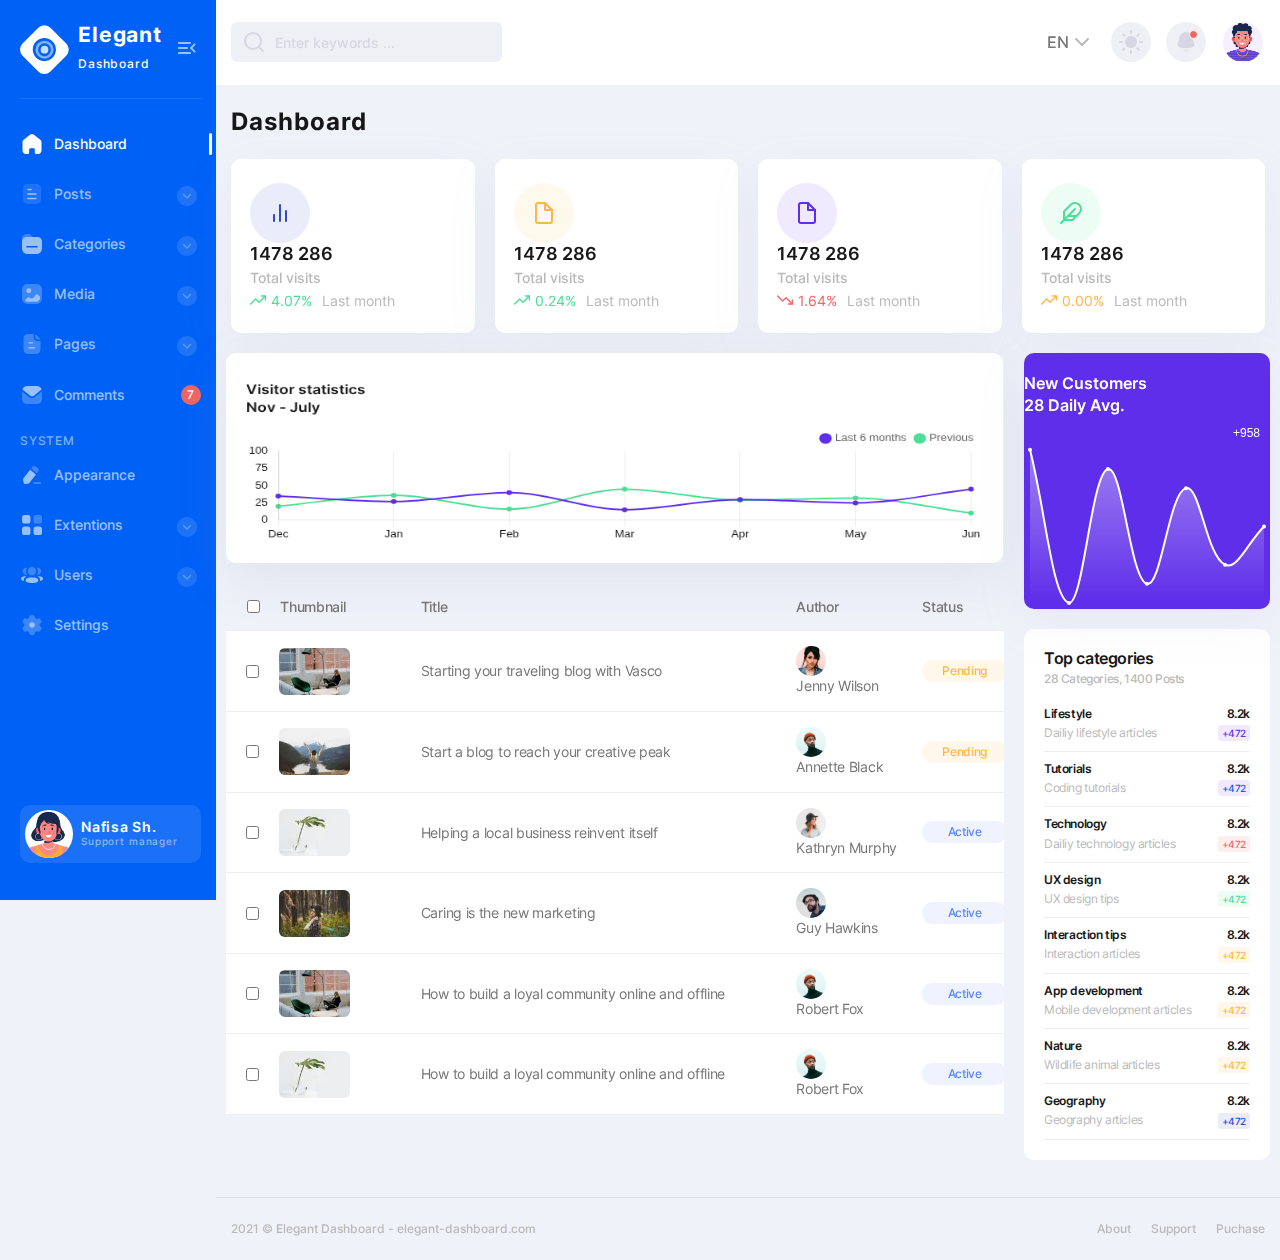
==== index.html @ 27310b69 "Add base code" ====
<!DOCTYPE html><html lang="en"><head>  <meta charset="UTF-8">  <meta http-equiv="X-UA-Compatible" content="IE=edge">  <meta name="viewport" content="width=device-width, initial-scale=1.0">  <title>Elegant Dashboard | Dashboard</title>  <!-- Favicon -->  <link rel="shortcut icon" href="./img/svg/logo.svg" type="image/x-icon">  <!-- Custom styles -->  <link rel="stylesheet" href="./css/style.min.css"></head><body>  <div class="layer"></div><!-- ! Body --><a class="skip-link sr-only" href="#skip-target">Skip to content</a><div class="page-flex">  <!-- ! Sidebar -->  <aside class="sidebar">    <div class="sidebar-start">        <div class="sidebar-head">            <a href="/" class="logo-wrapper" title="Home">                <span class="sr-only">Home</span>                <span class="icon logo" aria-hidden="true"></span>                <div class="logo-text">                    <span class="logo-title">Elegant</span>                    <span class="logo-subtitle">Dashboard</span>                </div>            </a>            <button class="sidebar-toggle transparent-btn" title="Menu" type="button">                <span class="sr-only">Toggle menu</span>                <span class="icon menu-toggle" aria-hidden="true"></span>            </button>        </div>        <div class="sidebar-body">            <ul class="sidebar-body-menu">                <li>                    <a class="active" href="/"><span class="icon home" aria-hidden="true"></span>Dashboard</a>                </li>                <li>                    <a class="show-cat-btn" href="##">                        <span class="icon document" aria-hidden="true"></span>Posts                        <span class="category__btn transparent-btn" title="Open list">                            <span class="sr-only">Open list</span>                            <span class="icon arrow-down" aria-hidden="true"></span>                        </span>                    </a>                    <ul class="cat-sub-menu">                        <li>                            <a href="posts.html">All Posts</a>                        </li>                        <li>                            <a href="new-post.html">Add new post</a>                        </li>                    </ul>                </li>                <li>                    <a class="show-cat-btn" href="##">                        <span class="icon folder" aria-hidden="true"></span>Categories                        <span class="category__btn transparent-btn" title="Open list">                            <span class="sr-only">Open list</span>                            <span class="icon arrow-down" aria-hidden="true"></span>                        </span>                    </a>                    <ul class="cat-sub-menu">                        <li>                            <a href="categories.html">All categories</a>                        </li>                    </ul>                </li>                <li>                    <a class="show-cat-btn" href="##">                        <span class="icon image" aria-hidden="true"></span>Media                        <span class="category__btn transparent-btn" title="Open list">                            <span class="sr-only">Open list</span>                            <span class="icon arrow-down" aria-hidden="true"></span>                        </span>                    </a>                    <ul class="cat-sub-menu">                        <li>                            <a href="media-01.html">Media-01</a>                        </li>                        <li>                            <a href="media-02.html">Media-02</a>                        </li>                    </ul>                </li>                <li>                    <a class="show-cat-btn" href="##">                        <span class="icon paper" aria-hidden="true"></span>Pages                        <span class="category__btn transparent-btn" title="Open list">                            <span class="sr-only">Open list</span>                            <span class="icon arrow-down" aria-hidden="true"></span>                        </span>                    </a>                    <ul class="cat-sub-menu">                        <li>                            <a href="pages.html">All pages</a>                        </li>                        <li>                            <a href="new-page.html">Add new page</a>                        </li>                    </ul>                </li>                <li>                    <a href="comments.html">                        <span class="icon message" aria-hidden="true"></span>                        Comments                    </a>                    <span class="msg-counter">7</span>                </li>            </ul>            <span class="system-menu__title">system</span>            <ul class="sidebar-body-menu">                <li>                    <a href="appearance.html"><span class="icon edit" aria-hidden="true"></span>Appearance</a>                </li>                <li>                    <a class="show-cat-btn" href="##">                        <span class="icon category" aria-hidden="true"></span>Extentions                        <span class="category__btn transparent-btn" title="Open list">                            <span class="sr-only">Open list</span>                            <span class="icon arrow-down" aria-hidden="true"></span>                        </span>                    </a>                    <ul class="cat-sub-menu">                        <li>                            <a href="extention-01.html">Extentions-01</a>                        </li>                        <li>                            <a href="extention-02.html">Extentions-02</a>                        </li>                    </ul>                </li>                <li>                    <a class="show-cat-btn" href="##">                        <span class="icon user-3" aria-hidden="true"></span>Users                        <span class="category__btn transparent-btn" title="Open list">                            <span class="sr-only">Open list</span>                            <span class="icon arrow-down" aria-hidden="true"></span>                        </span>                    </a>                    <ul class="cat-sub-menu">                        <li>                            <a href="users-01.html">Users-01</a>                        </li>                        <li>                            <a href="users-02.html">Users-02</a>                        </li>                    </ul>                </li>                <li>                    <a href="##"><span class="icon setting" aria-hidden="true"></span>Settings</a>                </li>            </ul>        </div>    </div>    <div class="sidebar-footer">        <a href="##" class="sidebar-user">            <span class="sidebar-user-img">                <picture><source srcset="./img/avatar/avatar-illustrated-01.webp" type="image/webp"><img src="./img/avatar/avatar-illustrated-01.png" alt="User name"></picture>            </span>            <div class="sidebar-user-info">                <span class="sidebar-user__title">Nafisa Sh.</span>                <span class="sidebar-user__subtitle">Support manager</span>            </div>        </a>    </div></aside>  <div class="main-wrapper">    <!-- ! Main nav -->    <nav class="main-nav--bg">  <div class="container main-nav">    <div class="main-nav-start">      <div class="search-wrapper">        <i data-feather="search" aria-hidden="true"></i>        <input type="text" placeholder="Enter keywords ..." required>      </div>    </div>    <div class="main-nav-end">      <button class="sidebar-toggle transparent-btn" title="Menu" type="button">        <span class="sr-only">Toggle menu</span>        <span class="icon menu-toggle--gray" aria-hidden="true"></span>      </button>      <div class="lang-switcher-wrapper">        <button class="lang-switcher transparent-btn" type="button">          EN          <i data-feather="chevron-down" aria-hidden="true"></i>        </button>        <ul class="lang-menu dropdown">          <li><a href="##">English</a></li>          <li><a href="##">French</a></li>          <li><a href="##">Uzbek</a></li>        </ul>      </div>      <button class="theme-switcher gray-circle-btn" type="button" title="Switch theme">        <span class="sr-only">Switch theme</span>        <i class="sun-icon" data-feather="sun" aria-hidden="true"></i>        <i class="moon-icon" data-feather="moon" aria-hidden="true"></i>      </button>      <div class="notification-wrapper">        <button class="gray-circle-btn dropdown-btn" title="To messages" type="button">          <span class="sr-only">To messages</span>          <span class="icon notification active" aria-hidden="true"></span>        </button>        <ul class="users-item-dropdown notification-dropdown dropdown">          <li>            <a href="##">              <div class="notification-dropdown-icon info">                <i data-feather="check"></i>              </div>              <div class="notification-dropdown-text">                <span class="notification-dropdown__title">System just updated</span>                <span class="notification-dropdown__subtitle">The system has been successfully upgraded. Read more                  here.</span>              </div>            </a>          </li>          <li>            <a href="##">              <div class="notification-dropdown-icon danger">                <i data-feather="info" aria-hidden="true"></i>              </div>              <div class="notification-dropdown-text">                <span class="notification-dropdown__title">The cache is full!</span>                <span class="notification-dropdown__subtitle">Unnecessary caches take up a lot of memory space and                  interfere ...</span>              </div>            </a>          </li>          <li>            <a href="##">              <div class="notification-dropdown-icon info">                <i data-feather="check" aria-hidden="true"></i>              </div>              <div class="notification-dropdown-text">                <span class="notification-dropdown__title">New Subscriber here!</span>                <span class="notification-dropdown__subtitle">A new subscriber has subscribed.</span>              </div>            </a>          </li>          <li>            <a class="link-to-page" href="##">Go to Notifications page</a>          </li>        </ul>      </div>      <div class="nav-user-wrapper">        <button href="##" class="nav-user-btn dropdown-btn" title="My profile" type="button">          <span class="sr-only">My profile</span>          <span class="nav-user-img">            <picture><source srcset="./img/avatar/avatar-illustrated-02.webp" type="image/webp"><img src="./img/avatar/avatar-illustrated-02.png" alt="User name"></picture>          </span>        </button>        <ul class="users-item-dropdown nav-user-dropdown dropdown">          <li><a href="##">              <i data-feather="user" aria-hidden="true"></i>              <span>Profile</span>            </a></li>          <li><a href="##">              <i data-feather="settings" aria-hidden="true"></i>              <span>Account settings</span>            </a></li>          <li><a class="danger" href="##">              <i data-feather="log-out" aria-hidden="true"></i>              <span>Log out</span>            </a></li>        </ul>      </div>    </div>  </div></nav>    <!-- ! Main -->    <main class="main users chart-page" id="skip-target">      <div class="container">        <h2 class="main-title">Dashboard</h2>        <div class="row stat-cards">          <div class="col-md-6 col-xl-3">            <article class="stat-cards-item">              <div class="stat-cards-icon primary">                <i data-feather="bar-chart-2" aria-hidden="true"></i>              </div>              <div class="stat-cards-info">                <p class="stat-cards-info__num">1478 286</p>                <p class="stat-cards-info__title">Total visits</p>                <p class="stat-cards-info__progress">                  <span class="stat-cards-info__profit success">                    <i data-feather="trending-up" aria-hidden="true"></i>4.07%                  </span>                  Last month                </p>              </div>            </article>          </div>          <div class="col-md-6 col-xl-3">            <article class="stat-cards-item">              <div class="stat-cards-icon warning">                <i data-feather="file" aria-hidden="true"></i>              </div>              <div class="stat-cards-info">                <p class="stat-cards-info__num">1478 286</p>                <p class="stat-cards-info__title">Total visits</p>                <p class="stat-cards-info__progress">                  <span class="stat-cards-info__profit success">                    <i data-feather="trending-up" aria-hidden="true"></i>0.24%                  </span>                  Last month                </p>              </div>            </article>          </div>          <div class="col-md-6 col-xl-3">            <article class="stat-cards-item">              <div class="stat-cards-icon purple">                <i data-feather="file" aria-hidden="true"></i>              </div>              <div class="stat-cards-info">                <p class="stat-cards-info__num">1478 286</p>                <p class="stat-cards-info__title">Total visits</p>                <p class="stat-cards-info__progress">                  <span class="stat-cards-info__profit danger">                    <i data-feather="trending-down" aria-hidden="true"></i>1.64%                  </span>                  Last month                </p>              </div>            </article>          </div>          <div class="col-md-6 col-xl-3">            <article class="stat-cards-item">              <div class="stat-cards-icon success">                <i data-feather="feather" aria-hidden="true"></i>              </div>              <div class="stat-cards-info">                <p class="stat-cards-info__num">1478 286</p>                <p class="stat-cards-info__title">Total visits</p>                <p class="stat-cards-info__progress">                  <span class="stat-cards-info__profit warning">                    <i data-feather="trending-up" aria-hidden="true"></i>0.00%                  </span>                  Last month                </p>              </div>            </article>          </div>        </div>        <div class="row">          <div class="col-lg-9">            <div class="chart">              <canvas id="myChart" aria-label="Site statistics" role="img"></canvas>            </div>            <div class="users-table table-wrapper">              <table class="posts-table">                <thead>                  <tr class="users-table-info">                    <th>                      <label class="users-table__checkbox ms-20">                        <input type="checkbox" class="check-all">Thumbnail                      </label>                    </th>                    <th>Title</th>                    <th>Author</th>                    <th>Status</th>                    <th>Date</th>                    <th>Action</th>                  </tr>                </thead>                <tbody>                  <tr>                    <td>                      <label class="users-table__checkbox">                        <input type="checkbox" class="check">                        <div class="categories-table-img">                          <picture><source srcset="./img/categories/01.webp" type="image/webp"><img src="./img/categories/01.jpg" alt="category"></picture>                        </div>                      </label>                    </td>                    <td>                      Starting your traveling blog with Vasco                    </td>                    <td>                      <div class="pages-table-img">                        <picture><source srcset="./img/avatar/avatar-face-04.webp" type="image/webp"><img src="./img/avatar/avatar-face-04.png" alt="User Name"></picture>                        Jenny Wilson                      </div>                    </td>                    <td><span class="badge-pending">Pending</span></td>                    <td>17.04.2021</td>                    <td>                      <span class="p-relative">                        <button class="dropdown-btn transparent-btn" type="button" title="More info">                          <div class="sr-only">More info</div>                          <i data-feather="more-horizontal" aria-hidden="true"></i>                        </button>                        <ul class="users-item-dropdown dropdown">                          <li><a href="##">Edit</a></li>                          <li><a href="##">Quick edit</a></li>                          <li><a href="##">Trash</a></li>                        </ul>                      </span>                    </td>                  </tr>                  <tr>                    <td>                      <label class="users-table__checkbox">                        <input type="checkbox" class="check">                        <div class="categories-table-img">                          <picture><source srcset="./img/categories/02.webp" type="image/webp"><img src="./img/categories/02.jpg" alt="category"></picture>                        </div>                      </label>                    </td>                    <td>                      Start a blog to reach your creative peak                    </td>                    <td>                      <div class="pages-table-img">                        <picture><source srcset="./img/avatar/avatar-face-03.webp" type="image/webp"><img src="./img/avatar/avatar-face-03.png" alt="User Name"></picture>                        Annette Black                      </div>                    </td>                    <td><span class="badge-pending">Pending</span></td>                    <td>23.04.2021</td>                    <td>                      <span class="p-relative">                        <button class="dropdown-btn transparent-btn" type="button" title="More info">                          <div class="sr-only">More info</div>                          <i data-feather="more-horizontal" aria-hidden="true"></i>                        </button>                        <ul class="users-item-dropdown dropdown">                          <li><a href="##">Edit</a></li>                          <li><a href="##">Quick edit</a></li>                          <li><a href="##">Trash</a></li>                        </ul>                      </span>                    </td>                  </tr>                  <tr>                    <td>                      <label class="users-table__checkbox">                        <input type="checkbox" class="check">                        <div class="categories-table-img">                          <picture><source srcset="./img/categories/03.webp" type="image/webp"><img src="./img/categories/03.jpg" alt="category"></picture>                        </div>                      </label>                    </td>                    <td>                      Helping a local business reinvent itself                    </td>                    <td>                      <div class="pages-table-img">                        <picture><source srcset="./img/avatar/avatar-face-02.webp" type="image/webp"><img src="./img/avatar/avatar-face-02.png" alt="User Name"></picture>                        Kathryn Murphy                      </div>                    </td>                    <td><span class="badge-active">Active</span></td>                    <td>17.04.2021</td>                    <td>                      <span class="p-relative">                        <button class="dropdown-btn transparent-btn" type="button" title="More info">                          <div class="sr-only">More info</div>                          <i data-feather="more-horizontal" aria-hidden="true"></i>                        </button>                        <ul class="users-item-dropdown dropdown">                          <li><a href="##">Edit</a></li>                          <li><a href="##">Quick edit</a></li>                          <li><a href="##">Trash</a></li>                        </ul>                      </span>                    </td>                  </tr>                  <tr>                    <td>                      <label class="users-table__checkbox">                        <input type="checkbox" class="check">                        <div class="categories-table-img">                          <picture><source srcset="./img/categories/04.webp" type="image/webp"><img src="./img/categories/04.jpg" alt="category"></picture>                        </div>                      </label>                    </td>                    <td>                      Caring is the new marketing                    </td>                    <td>                      <div class="pages-table-img">                        <picture><source srcset="./img/avatar/avatar-face-05.webp" type="image/webp"><img src="./img/avatar/avatar-face-05.png" alt="User Name"></picture>                        Guy Hawkins                      </div>                    </td>                    <td><span class="badge-active">Active</span></td>                    <td>17.04.2021</td>                    <td>                      <span class="p-relative">                        <button class="dropdown-btn transparent-btn" type="button" title="More info">                          <div class="sr-only">More info</div>                          <i data-feather="more-horizontal" aria-hidden="true"></i>                        </button>                        <ul class="users-item-dropdown dropdown">                          <li><a href="##">Edit</a></li>                          <li><a href="##">Quick edit</a></li>                          <li><a href="##">Trash</a></li>                        </ul>                      </span>                    </td>                  </tr>                  <tr>                    <td>                      <label class="users-table__checkbox">                        <input type="checkbox" class="check">                        <div class="categories-table-img">                          <picture><source srcset="./img/categories/01.webp" type="image/webp"><img src="./img/categories/01.jpg" alt="category"></picture>                        </div>                      </label>                    </td>                    <td>                      How to build a loyal community online and offline                    </td>                    <td>                      <div class="pages-table-img">                        <picture><source srcset="./img/avatar/avatar-face-03.webp" type="image/webp"><img src="./img/avatar/avatar-face-03.png" alt="User Name"></picture>                        Robert Fox                      </div>                    </td>                    <td><span class="badge-active">Active</span></td>                    <td>17.04.2021</td>                    <td>                      <span class="p-relative">                        <button class="dropdown-btn transparent-btn" type="button" title="More info">                          <div class="sr-only">More info</div>                          <i data-feather="more-horizontal" aria-hidden="true"></i>                        </button>                        <ul class="users-item-dropdown dropdown">                          <li><a href="##">Edit</a></li>                          <li><a href="##">Quick edit</a></li>                          <li><a href="##">Trash</a></li>                        </ul>                      </span>                    </td>                  </tr>                  <tr>                    <td>                      <label class="users-table__checkbox">                        <input type="checkbox" class="check">                        <div class="categories-table-img">                          <picture><source srcset="./img/categories/03.webp" type="image/webp"><img src="./img/categories/03.jpg" alt="category"></picture>                        </div>                      </label>                    </td>                    <td>                      How to build a loyal community online and offline                    </td>                    <td>                      <div class="pages-table-img">                        <picture><source srcset="./img/avatar/avatar-face-03.webp" type="image/webp"><img src="./img/avatar/avatar-face-03.png" alt="User Name"></picture>                        Robert Fox                      </div>                    </td>                    <td><span class="badge-active">Active</span></td>                    <td>17.04.2021</td>                    <td>                      <span class="p-relative">                        <button class="dropdown-btn transparent-btn" type="button" title="More info">                          <div class="sr-only">More info</div>                          <i data-feather="more-horizontal" aria-hidden="true"></i>                        </button>                        <ul class="users-item-dropdown dropdown">                          <li><a href="##">Edit</a></li>                          <li><a href="##">Quick edit</a></li>                          <li><a href="##">Trash</a></li>                        </ul>                      </span>                    </td>                  </tr>                </tbody>              </table>            </div>          </div>          <div class="col-lg-3">            <article class="customers-wrapper">              <canvas id="customersChart" aria-label="Customers statistics" role="img"></canvas>              <!--              <p class="customers__title">New Customers <span>+958</span></p>              <p class="customers__date">28 Daily Avg.</p>              <picture><source srcset="./img/svg/customers.svg" type="image/webp"><img src="./img/svg/customers.svg" alt=""></picture> -->            </article>            <article class="white-block">              <div class="top-cat-title">                <h3>Top categories</h3>                <p>28 Categories, 1400 Posts</p>              </div>              <ul class="top-cat-list">                <li>                  <a href="##">                    <div class="top-cat-list__title">                      Lifestyle <span>8.2k</span>                    </div>                    <div class="top-cat-list__subtitle">                      Dailiy lifestyle articles <span class="purple">+472</span>                    </div>                  </a>                </li>                <li>                  <a href="##">                    <div class="top-cat-list__title">                      Tutorials <span>8.2k</span>                    </div>                    <div class="top-cat-list__subtitle">                      Coding tutorials <span class="blue">+472</span>                    </div>                  </a>                </li>                <li>                  <a href="##">                    <div class="top-cat-list__title">                      Technology <span>8.2k</span>                    </div>                    <div class="top-cat-list__subtitle">                      Dailiy technology articles <span class="danger">+472</span>                    </div>                  </a>                </li>                <li>                  <a href="##">                    <div class="top-cat-list__title">                      UX design <span>8.2k</span>                    </div>                    <div class="top-cat-list__subtitle">                      UX design tips <span class="success">+472</span>                    </div>                  </a>                </li>                <li>                  <a href="##">                    <div class="top-cat-list__title">                      Interaction tips <span>8.2k</span>                    </div>                    <div class="top-cat-list__subtitle">                      Interaction articles <span class="warning">+472</span>                    </div>                  </a>                </li>                <li>                  <a href="##">                    <div class="top-cat-list__title">                      App development <span>8.2k</span>                    </div>                    <div class="top-cat-list__subtitle">                      Mobile development articles <span class="warning">+472</span>                    </div>                  </a>                </li>                <li>                  <a href="##">                    <div class="top-cat-list__title">                      Nature <span>8.2k</span>                    </div>                    <div class="top-cat-list__subtitle">                      Wildlife animal articles <span class="warning">+472</span>                    </div>                  </a>                </li>                <li>                  <a href="##">                    <div class="top-cat-list__title">                      Geography <span>8.2k</span>                    </div>                    <div class="top-cat-list__subtitle">                      Geography articles <span class="primary">+472</span>                    </div>                  </a>                </li>              </ul>            </article>          </div>        </div>      </div>    </main>    <!-- ! Footer -->    <footer class="footer">  <div class="container footer--flex">    <div class="footer-start">      <p>2021 © Elegant Dashboard - <a href="elegant-dashboard.com" target="_blank"          rel="noopener noreferrer">elegant-dashboard.com</a></p>    </div>    <ul class="footer-end">      <li><a href="##">About</a></li>      <li><a href="##">Support</a></li>      <li><a href="##">Puchase</a></li>    </ul>  </div></footer>  </div></div><!-- Chart library --><script src="./plugins/chart.min.js"></script><!-- Icons library --><script src="plugins/feather.min.js"></script><!-- Custom scripts --><script src="js/script.js"></script></body></html>
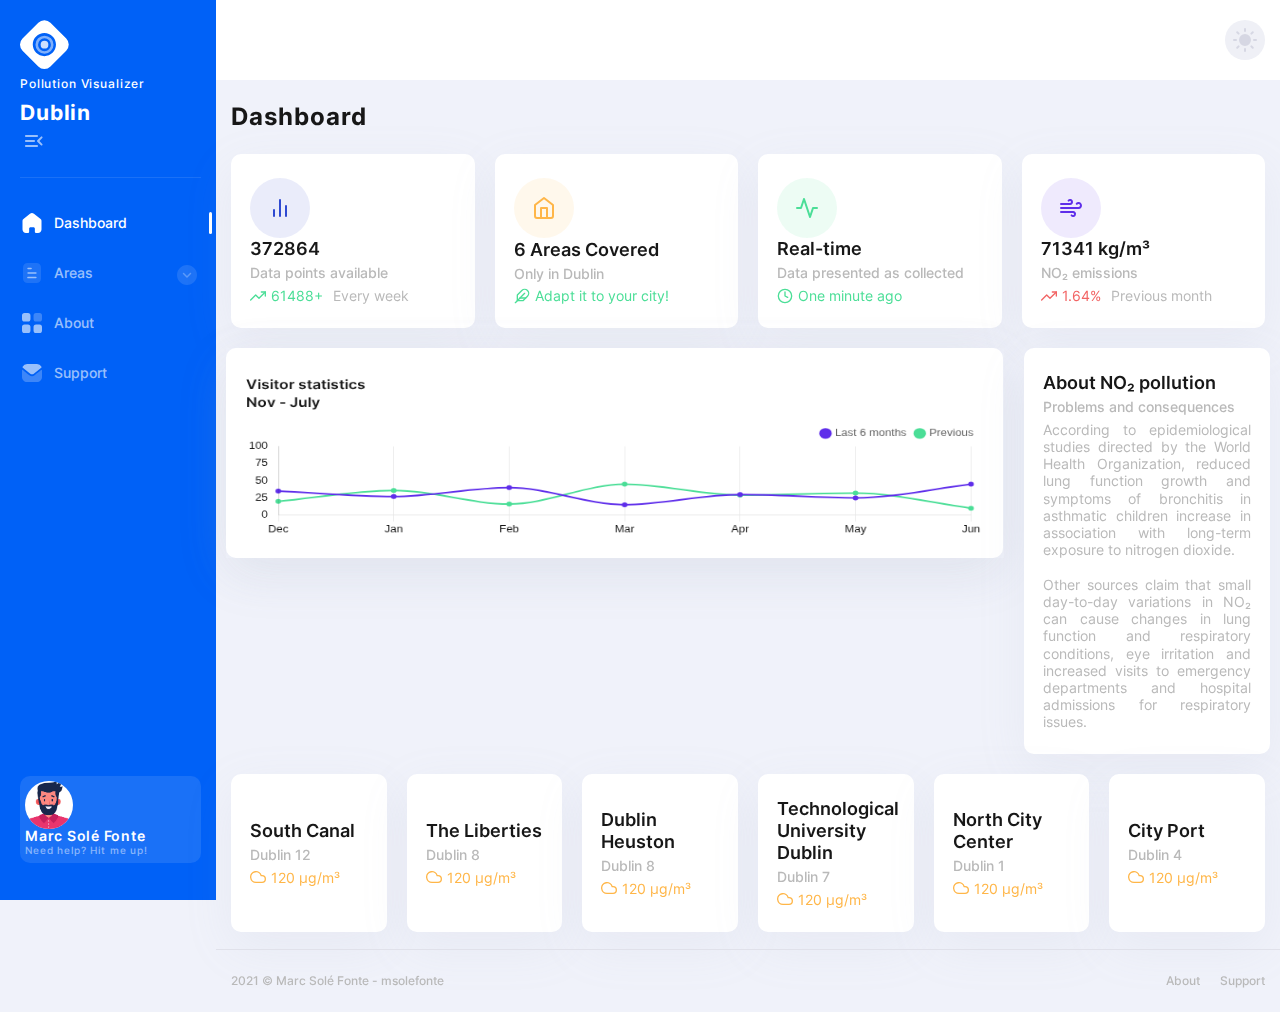
==== commit da8bcb97: "Sync" ====
--- a/index.html
+++ b/index.html
@@ -2,701 +2,332 @@
 <html lang="en">  <head>-  <meta charset="UTF-8">-  <meta http-equiv="X-UA-Compatible" content="IE=edge">-  <meta name="viewport" content="width=device-width, initial-scale=1.0">-  <title>Elegant Dashboard | Dashboard</title>-  <!-- Favicon -->-  <link rel="shortcut icon" href="./img/svg/logo.svg" type="image/x-icon">-  <!-- Custom styles -->-  <link rel="stylesheet" href="./css/style.min.css">+    <meta charset="UTF-8">+    <meta http-equiv="X-UA-Compatible" content="IE=edge">+    <meta name="viewport" content="width=device-width, initial-scale=1.0">+    <title>Dublin Pollution Visualizer</title>+    <!-- Favicon -->+    <link rel="shortcut icon" href="./img/svg/Logo.svg" type="image/x-icon">+    <!-- Custom styles -->+    <link rel="stylesheet" href="./css/style.min.css"> </head>  <body>-  <div class="layer"></div>+<div class="layer"></div> <!-- ! Body --> <a class="skip-link sr-only" href="#skip-target">Skip to content</a> <div class="page-flex">-  <!-- ! Sidebar -->-  <aside class="sidebar">-    <div class="sidebar-start">-        <div class="sidebar-head">-            <a href="/" class="logo-wrapper" title="Home">-                <span class="sr-only">Home</span>-                <span class="icon logo" aria-hidden="true"></span>-                <div class="logo-text">-                    <span class="logo-title">Elegant</span>-                    <span class="logo-subtitle">Dashboard</span>-                </div>+    <!-- ! Sidebar -->+    <aside class="sidebar">+        <div class="sidebar-start">+            <div class="sidebar-head">+                <a href="index.html" class="logo-wrapper" title="Home">+                    <span class="sr-only">Home</span>+                    <span class="icon logo" aria-hidden="true"></span>+                    <div class="logo-text">+                        <span class="logo-subtitle">Pollution Visualizer</span>+                        <span class="logo-title">Dublin</span>+                    </div> +                </a>+                <button class="sidebar-toggle transparent-btn" title="Menu" type="button">+                    <span class="sr-only">Toggle menu</span>+                    <span class="icon menu-toggle" aria-hidden="true"></span>+                </button>+            </div>+            <div class="sidebar-body">+                <ul class="sidebar-body-menu">+                    <li>+                        <a class="active" href="index.html"><span class="icon home" aria-hidden="true"></span>Dashboard</a>+                    </li>+                    <li>+                        <a class="show-cat-btn" href="#">+                            <span class="icon document" aria-hidden="true"></span>Areas+                            <span class="category__btn transparent-btn" title="Open list">+                                <span class="sr-only">Open list</span>+                                <span class="icon arrow-down" aria-hidden="true"></span>+                            </span>+                        </a>+                        <ul class="cat-sub-menu">+                            <li>+                                <a href="area-1.html">+                                    South Canal+                                </a>+                            </li>+                            <li>+                                <a href="area-2.html">+                                    The Liberties+                                </a>+                            </li>+                            <li>+                                <a href="area-3.html">+                                    Dublin Heuston+                                </a>+                            </li>+                            <li>+                                <a href="area-4.html">+                                    Technological University Dublin+                                </a>+                            </li>+                            <li>+                                <a href="area-5.html">+                                    North City Center+                                </a>+                            </li>+                            <li>+                                <a href="area-6.html">+                                    City Port+                                </a>+                            </li>+                        </ul>+                    </li>+                    <li>+                        <a href="about.html">+                            <span class="icon category" aria-hidden="true"></span>About+                        </a>+                    </li>+                    <li>+                        <a href="support.html">+                            <span class="icon message" aria-hidden="true"></span>Support+                        </a>+                    </li>+                </ul>+            </div>+        </div>+        <div class="sidebar-footer">+            <a href="mailto:solfontm@tcd.ie" class="sidebar-user">+                <span class="sidebar-user-img">+                    <picture><source srcset="./img/avatar/avatar-illustrated-03.webp" type="image/webp"><img src="./img/avatar/avatar-illustrated-03.png" alt="User name"></picture>+                </span>+                <div class="sidebar-user-info">+                    <span class="sidebar-user__title">Marc Solé Fonte</span>+                    <span class="sidebar-user__subtitle">Need help? Hit me up!</span>+                </div>             </a>-            <button class="sidebar-toggle transparent-btn" title="Menu" type="button">-                <span class="sr-only">Toggle menu</span>-                <span class="icon menu-toggle" aria-hidden="true"></span>-            </button>         </div>-        <div class="sidebar-body">-            <ul class="sidebar-body-menu">-                <li>-                    <a class="active" href="/"><span class="icon home" aria-hidden="true"></span>Dashboard</a>-                </li>-                <li>-                    <a class="show-cat-btn" href="##">-                        <span class="icon document" aria-hidden="true"></span>Posts-                        <span class="category__btn transparent-btn" title="Open list">-                            <span class="sr-only">Open list</span>-                            <span class="icon arrow-down" aria-hidden="true"></span>-                        </span>-                    </a>-                    <ul class="cat-sub-menu">-                        <li>-                            <a href="posts.html">All Posts</a>-                        </li>-                        <li>-                            <a href="new-post.html">Add new post</a>-                        </li>-                    </ul>-                </li>-                <li>-                    <a class="show-cat-btn" href="##">-                        <span class="icon folder" aria-hidden="true"></span>Categories-                        <span class="category__btn transparent-btn" title="Open list">-                            <span class="sr-only">Open list</span>-                            <span class="icon arrow-down" aria-hidden="true"></span>-                        </span>-                    </a>-                    <ul class="cat-sub-menu">-                        <li>-                            <a href="categories.html">All categories</a>-                        </li>-                    </ul>-                </li>-                <li>-                    <a class="show-cat-btn" href="##">-                        <span class="icon image" aria-hidden="true"></span>Media-                        <span class="category__btn transparent-btn" title="Open list">-                            <span class="sr-only">Open list</span>-                            <span class="icon arrow-down" aria-hidden="true"></span>-                        </span>-                    </a>-                    <ul class="cat-sub-menu">-                        <li>-                            <a href="media-01.html">Media-01</a>-                        </li>-                        <li>-                            <a href="media-02.html">Media-02</a>-                        </li>-                    </ul>-                </li>-                <li>-                    <a class="show-cat-btn" href="##">-                        <span class="icon paper" aria-hidden="true"></span>Pages-                        <span class="category__btn transparent-btn" title="Open list">-                            <span class="sr-only">Open list</span>-                            <span class="icon arrow-down" aria-hidden="true"></span>-                        </span>-                    </a>-                    <ul class="cat-sub-menu">-                        <li>-                            <a href="pages.html">All pages</a>-                        </li>-                        <li>-                            <a href="new-page.html">Add new page</a>-                        </li>-                    </ul>-                </li>-                <li>-                    <a href="comments.html">-                        <span class="icon message" aria-hidden="true"></span>-                        Comments-                    </a>-                    <span class="msg-counter">7</span>-                </li>-            </ul>-            <span class="system-menu__title">system</span>-            <ul class="sidebar-body-menu">-                <li>-                    <a href="appearance.html"><span class="icon edit" aria-hidden="true"></span>Appearance</a>-                </li>-                <li>-                    <a class="show-cat-btn" href="##">-                        <span class="icon category" aria-hidden="true"></span>Extentions-                        <span class="category__btn transparent-btn" title="Open list">-                            <span class="sr-only">Open list</span>-                            <span class="icon arrow-down" aria-hidden="true"></span>-                        </span>-                    </a>-                    <ul class="cat-sub-menu">-                        <li>-                            <a href="extention-01.html">Extentions-01</a>-                        </li>-                        <li>-                            <a href="extention-02.html">Extentions-02</a>-                        </li>-                    </ul>-                </li>-                <li>-                    <a class="show-cat-btn" href="##">-                        <span class="icon user-3" aria-hidden="true"></span>Users-                        <span class="category__btn transparent-btn" title="Open list">-                            <span class="sr-only">Open list</span>-                            <span class="icon arrow-down" aria-hidden="true"></span>-                        </span>-                    </a>-                    <ul class="cat-sub-menu">-                        <li>-                            <a href="users-01.html">Users-01</a>-                        </li>-                        <li>-                            <a href="users-02.html">Users-02</a>-                        </li>-                    </ul>-                </li>-                <li>-                    <a href="##"><span class="icon setting" aria-hidden="true"></span>Settings</a>-                </li>-            </ul>-        </div>+    </aside>+    <div class="main-wrapper">+        <!-- ! Main nav -->+        <nav class="main-nav--bg">+            <div class="container main-nav">+                <div class="main-nav-start">+                </div>+                <div class="main-nav-end">+                    <button class="sidebar-toggle transparent-btn" title="Menu" type="button">+                        <span class="sr-only">Toggle menu</span>+                        <span class="icon menu-toggle--gray" aria-hidden="true"></span>+                    </button>+                    <button class="theme-switcher gray-circle-btn" type="button" title="Switch theme">+                        <span class="sr-only">Switch theme</span>+                        <i class="sun-icon" data-feather="sun" aria-hidden="true"></i>+                        <i class="moon-icon" data-feather="moon" aria-hidden="true"></i>+                    </button>+                </div>+            </div>+        </nav>+        <!-- ! Main -->+        <main class="main users chart-page" id="skip-target">+            <div class="container">+                <h2 class="main-title">Dashboard</h2>+                <div class="row stat-cards">+                    <div class="col-md-6 col-xl-3">+                        <article class="stat-cards-item">+                            <div class="stat-cards-icon primary">+                                <i data-feather="bar-chart-2" aria-hidden="true"></i>+                            </div>+                            <div class="stat-cards-info">+                                <p class="stat-cards-info__num">372864</p>+                                <p class="stat-cards-info__title">Data points available</p>+                                <p class="stat-cards-info__progress">+                                    <span class="stat-cards-info__profit success">+                                        <i data-feather="trending-up" aria-hidden="true"></i>61488++                                    </span>+                                    Every week+                                </p>+                            </div>+                        </article>+                    </div>+                    <div class="col-md-6 col-xl-3">+                        <article class="stat-cards-item">+                            <div class="stat-cards-icon warning">+                                <i data-feather="home" aria-hidden="true"></i>+                            </div>+                            <div class="stat-cards-info">+                                <p class="stat-cards-info__num">6 Areas Covered</p>+                                <p class="stat-cards-info__title">Only in Dublin</p>+                                <p class="stat-cards-info__progress">+                                    <span class="stat-cards-info__profit success">+                                        <i data-feather="feather" aria-hidden="true"></i>+                                        <a href="https://github.com/msolefonte/dublin-pollution-piper">Adapt it to your city!</a>+                                    </span>+                                </p>+                            </div>+                        </article>+                    </div>+                    <div class="col-md-6 col-xl-3">+                        <article class="stat-cards-item">+                            <div class="stat-cards-icon success">+                                <i data-feather="activity" aria-hidden="true"></i>+                            </div>+                            <div class="stat-cards-info">+                                <p class="stat-cards-info__num">Real-time</p>+                                <p class="stat-cards-info__title">Data presented as collected</p>+                                <p class="stat-cards-info__progress">+                                    <span class="stat-cards-info__profit success">+                                        <i data-feather="clock" aria-hidden="true"></i>One minute ago+                                    </span>+                                </p>+                            </div>+                        </article>+                    </div>+                    <div class="col-md-6 col-xl-3">+                        <article class="stat-cards-item">+                            <div class="stat-cards-icon purple">+                                <i data-feather="wind" aria-hidden="true"></i>+                            </div>+                            <div class="stat-cards-info">+                                <p class="stat-cards-info__num">71341 kg/m³</p>+                                <p class="stat-cards-info__title">NO₂ emissions</p>+                                <p class="stat-cards-info__progress">+                                    <span class="stat-cards-info__profit danger">+                                        <i data-feather="trending-up" aria-hidden="true"></i>1.64%+                                    </span>+                                    Previous month+                                </p>+                            </div>+                        </article>+                    </div>+                </div>+                <div class="row">+                    <div class="col-md-12 col-xl-9">+                        <div class="chart">+                            <canvas id="myChart" aria-label="Site statistics" role="img"></canvas>+                        </div>+                    </div>+                    <div class="col-md-12 col-xl-3">+                        <article class="stat-cards-item">+                            <div class="stat-cards-info">+                                <p class="stat-cards-info__num">About NO₂ pollution</p>+                                <p class="stat-cards-info__title">Problems and consequences</p>+                                <p class="stat-cards-info__progress" align="justify">+                                    According to epidemiological studies directed by the World Health Organization,+                                    reduced lung function growth and symptoms of bronchitis in asthmatic children+                                    increase in association with long-term exposure to nitrogen dioxide.+                                </p>+                                <br>+                                <p class="stat-cards-info__progress" align="justify">+                                    Other sources claim that small day-to-day variations in NO₂ can cause changes in+                                    lung function and respiratory conditions, eye irritation and increased visits to+                                    emergency departments and hospital admissions for respiratory issues.+                                </p>+                            </div>+                        </article>+                    </div>+                </div>+                <div class="row stat-cards">+                    <div class="col-md-4 col-xl-2">+                        <article class="stat-cards-item">+                            <div class="stat-cards-info">+                                <p class="stat-cards-info__num">South Canal</p>+                                <p class="stat-cards-info__title">Dublin 12</p>+                                <p class="stat-cards-info__progress">+                                    <span class="stat-cards-info__profit warning">+                                        <i data-feather="cloud" aria-hidden="true"></i>120 μg/m³+                                    </span>+                                </p>+                            </div>+                        </article>+                    </div>+                    <div class="col-md-4 col-xl-2">+                        <article class="stat-cards-item">+                            <div class="stat-cards-info">+                                <p class="stat-cards-info__num">The Liberties</p>+                                <p class="stat-cards-info__title">Dublin 8</p>+                                <p class="stat-cards-info__progress">+                                    <span class="stat-cards-info__profit warning">+                                        <i data-feather="cloud" aria-hidden="true"></i>120 μg/m³+                                    </span>+                                </p>+                            </div>+                        </article>+                    </div>+                    <div class="col-md-4 col-xl-2">+                        <article class="stat-cards-item">+                            <div class="stat-cards-info">+                                <p class="stat-cards-info__num">Dublin Heuston</p>+                                <p class="stat-cards-info__title">Dublin 8</p>+                                <p class="stat-cards-info__progress">+                                    <span class="stat-cards-info__profit warning">+                                        <i data-feather="cloud" aria-hidden="true"></i>120 μg/m³+                                    </span>+                                </p>+                            </div>+                        </article>+                    </div>+                    <div class="col-md-4 col-xl-2">+                        <article class="stat-cards-item">+                            <div class="stat-cards-info">+                                <p class="stat-cards-info__num">Technological University Dublin</p>+                                <p class="stat-cards-info__title">Dublin 7</p>+                                <p class="stat-cards-info__progress">+                                    <span class="stat-cards-info__profit warning">+                                        <i data-feather="cloud" aria-hidden="true"></i>120 μg/m³+                                    </span>+                                </p>+                            </div>+                        </article>+                    </div>+                    <div class="col-md-4 col-xl-2">+                        <article class="stat-cards-item">+                            <div class="stat-cards-info">+                                <p class="stat-cards-info__num">North City Center</p>+                                <p class="stat-cards-info__title">Dublin 1</p>+                                <p class="stat-cards-info__progress">+                                    <span class="stat-cards-info__profit warning">+                                        <i data-feather="cloud" aria-hidden="true"></i>120 μg/m³+                                    </span>+                                </p>+                            </div>+                        </article>+                    </div>+                    <div class="col-md-4 col-xl-2">+                        <article class="stat-cards-item">+                            <div class="stat-cards-info">+                                <p class="stat-cards-info__num">City Port</p>+                                <p class="stat-cards-info__title">Dublin 4</p>+                                <p class="stat-cards-info__progress">+                                    <span class="stat-cards-info__profit warning">+                                        <i data-feather="cloud" aria-hidden="true"></i>120 μg/m³+                                    </span>+                                </p>+                            </div>+                        </article>+                    </div>+                </div>+            </div>+        </main>+        <!-- ! Footer -->+        <footer class="footer">+            <div class="container footer--flex">+                <div class="footer-start">+                    <p>2021 © Marc Solé Fonte - <a href="https://github.com/msolefonte/" target="_blank"+                                                   rel="noopener noreferrer">msolefonte</a></p>+                </div>+                <ul class="footer-end">+                    <li><a href="about.html">About</a></li>+                    <li><a href="support.html">Support</a></li>+                </ul>+            </div>+        </footer>     </div>-    <div class="sidebar-footer">-        <a href="##" class="sidebar-user">-            <span class="sidebar-user-img">-                <picture><source srcset="./img/avatar/avatar-illustrated-01.webp" type="image/webp"><img src="./img/avatar/avatar-illustrated-01.png" alt="User name"></picture>-            </span>-            <div class="sidebar-user-info">-                <span class="sidebar-user__title">Nafisa Sh.</span>-                <span class="sidebar-user__subtitle">Support manager</span>-            </div>-        </a>-    </div>-</aside>-  <div class="main-wrapper">-    <!-- ! Main nav -->-    <nav class="main-nav--bg">-  <div class="container main-nav">-    <div class="main-nav-start">-      <div class="search-wrapper">-        <i data-feather="search" aria-hidden="true"></i>-        <input type="text" placeholder="Enter keywords ..." required>-      </div>-    </div>-    <div class="main-nav-end">-      <button class="sidebar-toggle transparent-btn" title="Menu" type="button">-        <span class="sr-only">Toggle menu</span>-        <span class="icon menu-toggle--gray" aria-hidden="true"></span>-      </button>-      <div class="lang-switcher-wrapper">-        <button class="lang-switcher transparent-btn" type="button">-          EN-          <i data-feather="chevron-down" aria-hidden="true"></i>-        </button>-        <ul class="lang-menu dropdown">-          <li><a href="##">English</a></li>-          <li><a href="##">French</a></li>-          <li><a href="##">Uzbek</a></li>-        </ul>-      </div>-      <button class="theme-switcher gray-circle-btn" type="button" title="Switch theme">-        <span class="sr-only">Switch theme</span>-        <i class="sun-icon" data-feather="sun" aria-hidden="true"></i>-        <i class="moon-icon" data-feather="moon" aria-hidden="true"></i>-      </button>-      <div class="notification-wrapper">-        <button class="gray-circle-btn dropdown-btn" title="To messages" type="button">-          <span class="sr-only">To messages</span>-          <span class="icon notification active" aria-hidden="true"></span>-        </button>-        <ul class="users-item-dropdown notification-dropdown dropdown">-          <li>-            <a href="##">-              <div class="notification-dropdown-icon info">-                <i data-feather="check"></i>-              </div>-              <div class="notification-dropdown-text">-                <span class="notification-dropdown__title">System just updated</span>-                <span class="notification-dropdown__subtitle">The system has been successfully upgraded. Read more-                  here.</span>-              </div>-            </a>-          </li>-          <li>-            <a href="##">-              <div class="notification-dropdown-icon danger">-                <i data-feather="info" aria-hidden="true"></i>-              </div>-              <div class="notification-dropdown-text">-                <span class="notification-dropdown__title">The cache is full!</span>-                <span class="notification-dropdown__subtitle">Unnecessary caches take up a lot of memory space and-                  interfere ...</span>-              </div>-            </a>-          </li>-          <li>-            <a href="##">-              <div class="notification-dropdown-icon info">-                <i data-feather="check" aria-hidden="true"></i>-              </div>-              <div class="notification-dropdown-text">-                <span class="notification-dropdown__title">New Subscriber here!</span>-                <span class="notification-dropdown__subtitle">A new subscriber has subscribed.</span>-              </div>-            </a>-          </li>-          <li>-            <a class="link-to-page" href="##">Go to Notifications page</a>-          </li>-        </ul>-      </div>-      <div class="nav-user-wrapper">-        <button href="##" class="nav-user-btn dropdown-btn" title="My profile" type="button">-          <span class="sr-only">My profile</span>-          <span class="nav-user-img">-            <picture><source srcset="./img/avatar/avatar-illustrated-02.webp" type="image/webp"><img src="./img/avatar/avatar-illustrated-02.png" alt="User name"></picture>-          </span>-        </button>-        <ul class="users-item-dropdown nav-user-dropdown dropdown">-          <li><a href="##">-              <i data-feather="user" aria-hidden="true"></i>-              <span>Profile</span>-            </a></li>-          <li><a href="##">-              <i data-feather="settings" aria-hidden="true"></i>-              <span>Account settings</span>-            </a></li>-          <li><a class="danger" href="##">-              <i data-feather="log-out" aria-hidden="true"></i>-              <span>Log out</span>-            </a></li>-        </ul>-      </div>-    </div>-  </div>-</nav>-    <!-- ! Main -->-    <main class="main users chart-page" id="skip-target">-      <div class="container">-        <h2 class="main-title">Dashboard</h2>-        <div class="row stat-cards">-          <div class="col-md-6 col-xl-3">-            <article class="stat-cards-item">-              <div class="stat-cards-icon primary">-                <i data-feather="bar-chart-2" aria-hidden="true"></i>-              </div>-              <div class="stat-cards-info">-                <p class="stat-cards-info__num">1478 286</p>-                <p class="stat-cards-info__title">Total visits</p>-                <p class="stat-cards-info__progress">-                  <span class="stat-cards-info__profit success">-                    <i data-feather="trending-up" aria-hidden="true"></i>4.07%-                  </span>-                  Last month-                </p>-              </div>-            </article>-          </div>-          <div class="col-md-6 col-xl-3">-            <article class="stat-cards-item">-              <div class="stat-cards-icon warning">-                <i data-feather="file" aria-hidden="true"></i>-              </div>-              <div class="stat-cards-info">-                <p class="stat-cards-info__num">1478 286</p>-                <p class="stat-cards-info__title">Total visits</p>-                <p class="stat-cards-info__progress">-                  <span class="stat-cards-info__profit success">-                    <i data-feather="trending-up" aria-hidden="true"></i>0.24%-                  </span>-                  Last month-                </p>-              </div>-            </article>-          </div>-          <div class="col-md-6 col-xl-3">-            <article class="stat-cards-item">-              <div class="stat-cards-icon purple">-                <i data-feather="file" aria-hidden="true"></i>-              </div>-              <div class="stat-cards-info">-                <p class="stat-cards-info__num">1478 286</p>-                <p class="stat-cards-info__title">Total visits</p>-                <p class="stat-cards-info__progress">-                  <span class="stat-cards-info__profit danger">-                    <i data-feather="trending-down" aria-hidden="true"></i>1.64%-                  </span>-                  Last month-                </p>-              </div>-            </article>-          </div>-          <div class="col-md-6 col-xl-3">-            <article class="stat-cards-item">-              <div class="stat-cards-icon success">-                <i data-feather="feather" aria-hidden="true"></i>-              </div>-              <div class="stat-cards-info">-                <p class="stat-cards-info__num">1478 286</p>-                <p class="stat-cards-info__title">Total visits</p>-                <p class="stat-cards-info__progress">-                  <span class="stat-cards-info__profit warning">-                    <i data-feather="trending-up" aria-hidden="true"></i>0.00%-                  </span>-                  Last month-                </p>-              </div>-            </article>-          </div>-        </div>-        <div class="row">-          <div class="col-lg-9">-            <div class="chart">-              <canvas id="myChart" aria-label="Site statistics" role="img"></canvas>-            </div>-            <div class="users-table table-wrapper">-              <table class="posts-table">-                <thead>-                  <tr class="users-table-info">-                    <th>-                      <label class="users-table__checkbox ms-20">-                        <input type="checkbox" class="check-all">Thumbnail-                      </label>-                    </th>-                    <th>Title</th>-                    <th>Author</th>-                    <th>Status</th>-                    <th>Date</th>-                    <th>Action</th>-                  </tr>-                </thead>-                <tbody>-                  <tr>-                    <td>-                      <label class="users-table__checkbox">-                        <input type="checkbox" class="check">-                        <div class="categories-table-img">-                          <picture><source srcset="./img/categories/01.webp" type="image/webp"><img src="./img/categories/01.jpg" alt="category"></picture>-                        </div>-                      </label>-                    </td>-                    <td>-                      Starting your traveling blog with Vasco-                    </td>-                    <td>-                      <div class="pages-table-img">-                        <picture><source srcset="./img/avatar/avatar-face-04.webp" type="image/webp"><img src="./img/avatar/avatar-face-04.png" alt="User Name"></picture>-                        Jenny Wilson-                      </div>-                    </td>-                    <td><span class="badge-pending">Pending</span></td>-                    <td>17.04.2021</td>-                    <td>-                      <span class="p-relative">-                        <button class="dropdown-btn transparent-btn" type="button" title="More info">-                          <div class="sr-only">More info</div>-                          <i data-feather="more-horizontal" aria-hidden="true"></i>-                        </button>-                        <ul class="users-item-dropdown dropdown">-                          <li><a href="##">Edit</a></li>-                          <li><a href="##">Quick edit</a></li>-                          <li><a href="##">Trash</a></li>-                        </ul>-                      </span>-                    </td>-                  </tr>-                  <tr>-                    <td>-                      <label class="users-table__checkbox">-                        <input type="checkbox" class="check">-                        <div class="categories-table-img">-                          <picture><source srcset="./img/categories/02.webp" type="image/webp"><img src="./img/categories/02.jpg" alt="category"></picture>-                        </div>-                      </label>-                    </td>-                    <td>-                      Start a blog to reach your creative peak-                    </td>-                    <td>-                      <div class="pages-table-img">-                        <picture><source srcset="./img/avatar/avatar-face-03.webp" type="image/webp"><img src="./img/avatar/avatar-face-03.png" alt="User Name"></picture>-                        Annette Black-                      </div>-                    </td>-                    <td><span class="badge-pending">Pending</span></td>-                    <td>23.04.2021</td>-                    <td>-                      <span class="p-relative">-                        <button class="dropdown-btn transparent-btn" type="button" title="More info">-                          <div class="sr-only">More info</div>-                          <i data-feather="more-horizontal" aria-hidden="true"></i>-                        </button>-                        <ul class="users-item-dropdown dropdown">-                          <li><a href="##">Edit</a></li>-                          <li><a href="##">Quick edit</a></li>-                          <li><a href="##">Trash</a></li>-                        </ul>-                      </span>-                    </td>-                  </tr>-                  <tr>-                    <td>-                      <label class="users-table__checkbox">-                        <input type="checkbox" class="check">-                        <div class="categories-table-img">-                          <picture><source srcset="./img/categories/03.webp" type="image/webp"><img src="./img/categories/03.jpg" alt="category"></picture>-                        </div>-                      </label>-                    </td>-                    <td>-                      Helping a local business reinvent itself-                    </td>-                    <td>-                      <div class="pages-table-img">-                        <picture><source srcset="./img/avatar/avatar-face-02.webp" type="image/webp"><img src="./img/avatar/avatar-face-02.png" alt="User Name"></picture>-                        Kathryn Murphy-                      </div>-                    </td>-                    <td><span class="badge-active">Active</span></td>-                    <td>17.04.2021</td>-                    <td>-                      <span class="p-relative">-                        <button class="dropdown-btn transparent-btn" type="button" title="More info">-                          <div class="sr-only">More info</div>-                          <i data-feather="more-horizontal" aria-hidden="true"></i>-                        </button>-                        <ul class="users-item-dropdown dropdown">-                          <li><a href="##">Edit</a></li>-                          <li><a href="##">Quick edit</a></li>-                          <li><a href="##">Trash</a></li>-                        </ul>-                      </span>-                    </td>-                  </tr>-                  <tr>-                    <td>-                      <label class="users-table__checkbox">-                        <input type="checkbox" class="check">-                        <div class="categories-table-img">-                          <picture><source srcset="./img/categories/04.webp" type="image/webp"><img src="./img/categories/04.jpg" alt="category"></picture>-                        </div>-                      </label>-                    </td>-                    <td>-                      Caring is the new marketing-                    </td>-                    <td>-                      <div class="pages-table-img">-                        <picture><source srcset="./img/avatar/avatar-face-05.webp" type="image/webp"><img src="./img/avatar/avatar-face-05.png" alt="User Name"></picture>-                        Guy Hawkins-                      </div>-                    </td>-                    <td><span class="badge-active">Active</span></td>-                    <td>17.04.2021</td>-                    <td>-                      <span class="p-relative">-                        <button class="dropdown-btn transparent-btn" type="button" title="More info">-                          <div class="sr-only">More info</div>-                          <i data-feather="more-horizontal" aria-hidden="true"></i>-                        </button>-                        <ul class="users-item-dropdown dropdown">-                          <li><a href="##">Edit</a></li>-                          <li><a href="##">Quick edit</a></li>-                          <li><a href="##">Trash</a></li>-                        </ul>-                      </span>-                    </td>-                  </tr>-                  <tr>-                    <td>-                      <label class="users-table__checkbox">-                        <input type="checkbox" class="check">-                        <div class="categories-table-img">-                          <picture><source srcset="./img/categories/01.webp" type="image/webp"><img src="./img/categories/01.jpg" alt="category"></picture>-                        </div>-                      </label>-                    </td>-                    <td>-                      How to build a loyal community online and offline-                    </td>-                    <td>-                      <div class="pages-table-img">-                        <picture><source srcset="./img/avatar/avatar-face-03.webp" type="image/webp"><img src="./img/avatar/avatar-face-03.png" alt="User Name"></picture>-                        Robert Fox-                      </div>-                    </td>-                    <td><span class="badge-active">Active</span></td>-                    <td>17.04.2021</td>-                    <td>-                      <span class="p-relative">-                        <button class="dropdown-btn transparent-btn" type="button" title="More info">-                          <div class="sr-only">More info</div>-                          <i data-feather="more-horizontal" aria-hidden="true"></i>-                        </button>-                        <ul class="users-item-dropdown dropdown">-                          <li><a href="##">Edit</a></li>-                          <li><a href="##">Quick edit</a></li>-                          <li><a href="##">Trash</a></li>-                        </ul>-                      </span>-                    </td>-                  </tr>-                  <tr>-                    <td>-                      <label class="users-table__checkbox">-                        <input type="checkbox" class="check">-                        <div class="categories-table-img">-                          <picture><source srcset="./img/categories/03.webp" type="image/webp"><img src="./img/categories/03.jpg" alt="category"></picture>-                        </div>-                      </label>-                    </td>-                    <td>-                      How to build a loyal community online and offline-                    </td>-                    <td>-                      <div class="pages-table-img">-                        <picture><source srcset="./img/avatar/avatar-face-03.webp" type="image/webp"><img src="./img/avatar/avatar-face-03.png" alt="User Name"></picture>-                        Robert Fox-                      </div>-                    </td>-                    <td><span class="badge-active">Active</span></td>-                    <td>17.04.2021</td>-                    <td>-                      <span class="p-relative">-                        <button class="dropdown-btn transparent-btn" type="button" title="More info">-                          <div class="sr-only">More info</div>-                          <i data-feather="more-horizontal" aria-hidden="true"></i>-                        </button>-                        <ul class="users-item-dropdown dropdown">-                          <li><a href="##">Edit</a></li>-                          <li><a href="##">Quick edit</a></li>-                          <li><a href="##">Trash</a></li>-                        </ul>-                      </span>-                    </td>-                  </tr>-                </tbody>-              </table>-            </div>-          </div>-          <div class="col-lg-3">-            <article class="customers-wrapper">-              <canvas id="customersChart" aria-label="Customers statistics" role="img"></canvas>-              <!--              <p class="customers__title">New Customers <span>+958</span></p>-              <p class="customers__date">28 Daily Avg.</p>-              <picture><source srcset="./img/svg/customers.svg" type="image/webp"><img src="./img/svg/customers.svg" alt=""></picture> -->-            </article>-            <article class="white-block">-              <div class="top-cat-title">-                <h3>Top categories</h3>-                <p>28 Categories, 1400 Posts</p>-              </div>-              <ul class="top-cat-list">-                <li>-                  <a href="##">-                    <div class="top-cat-list__title">-                      Lifestyle <span>8.2k</span>-                    </div>-                    <div class="top-cat-list__subtitle">-                      Dailiy lifestyle articles <span class="purple">+472</span>-                    </div>-                  </a>-                </li>-                <li>-                  <a href="##">-                    <div class="top-cat-list__title">-                      Tutorials <span>8.2k</span>-                    </div>-                    <div class="top-cat-list__subtitle">-                      Coding tutorials <span class="blue">+472</span>-                    </div>-                  </a>-                </li>-                <li>-                  <a href="##">-                    <div class="top-cat-list__title">-                      Technology <span>8.2k</span>-                    </div>-                    <div class="top-cat-list__subtitle">-                      Dailiy technology articles <span class="danger">+472</span>-                    </div>-                  </a>-                </li>-                <li>-                  <a href="##">-                    <div class="top-cat-list__title">-                      UX design <span>8.2k</span>-                    </div>-                    <div class="top-cat-list__subtitle">-                      UX design tips <span class="success">+472</span>-                    </div>-                  </a>-                </li>-                <li>-                  <a href="##">-                    <div class="top-cat-list__title">-                      Interaction tips <span>8.2k</span>-                    </div>-                    <div class="top-cat-list__subtitle">-                      Interaction articles <span class="warning">+472</span>-                    </div>-                  </a>-                </li>-                <li>-                  <a href="##">-                    <div class="top-cat-list__title">-                      App development <span>8.2k</span>-                    </div>-                    <div class="top-cat-list__subtitle">-                      Mobile development articles <span class="warning">+472</span>-                    </div>-                  </a>-                </li>-                <li>-                  <a href="##">-                    <div class="top-cat-list__title">-                      Nature <span>8.2k</span>-                    </div>-                    <div class="top-cat-list__subtitle">-                      Wildlife animal articles <span class="warning">+472</span>-                    </div>-                  </a>-                </li>-                <li>-                  <a href="##">-                    <div class="top-cat-list__title">-                      Geography <span>8.2k</span>-                    </div>-                    <div class="top-cat-list__subtitle">-                      Geography articles <span class="primary">+472</span>-                    </div>-                  </a>-                </li>-              </ul>-            </article>-          </div>-        </div>-      </div>-    </main>-    <!-- ! Footer -->-    <footer class="footer">-  <div class="container footer--flex">-    <div class="footer-start">-      <p>2021 © Elegant Dashboard - <a href="elegant-dashboard.com" target="_blank"-          rel="noopener noreferrer">elegant-dashboard.com</a></p>-    </div>-    <ul class="footer-end">-      <li><a href="##">About</a></li>-      <li><a href="##">Support</a></li>-      <li><a href="##">Puchase</a></li>-    </ul>-  </div>-</footer>-  </div> </div> <!-- Chart library --> <script src="./plugins/chart.min.js"></script> <!-- Icons library --> <script src="plugins/feather.min.js"></script> <!-- Custom scripts -->-<script src="js/script.js"></script>+<script src="js/base.js"></script>+<script src="js/gatherer.js"></script> </body> -</html>+</html>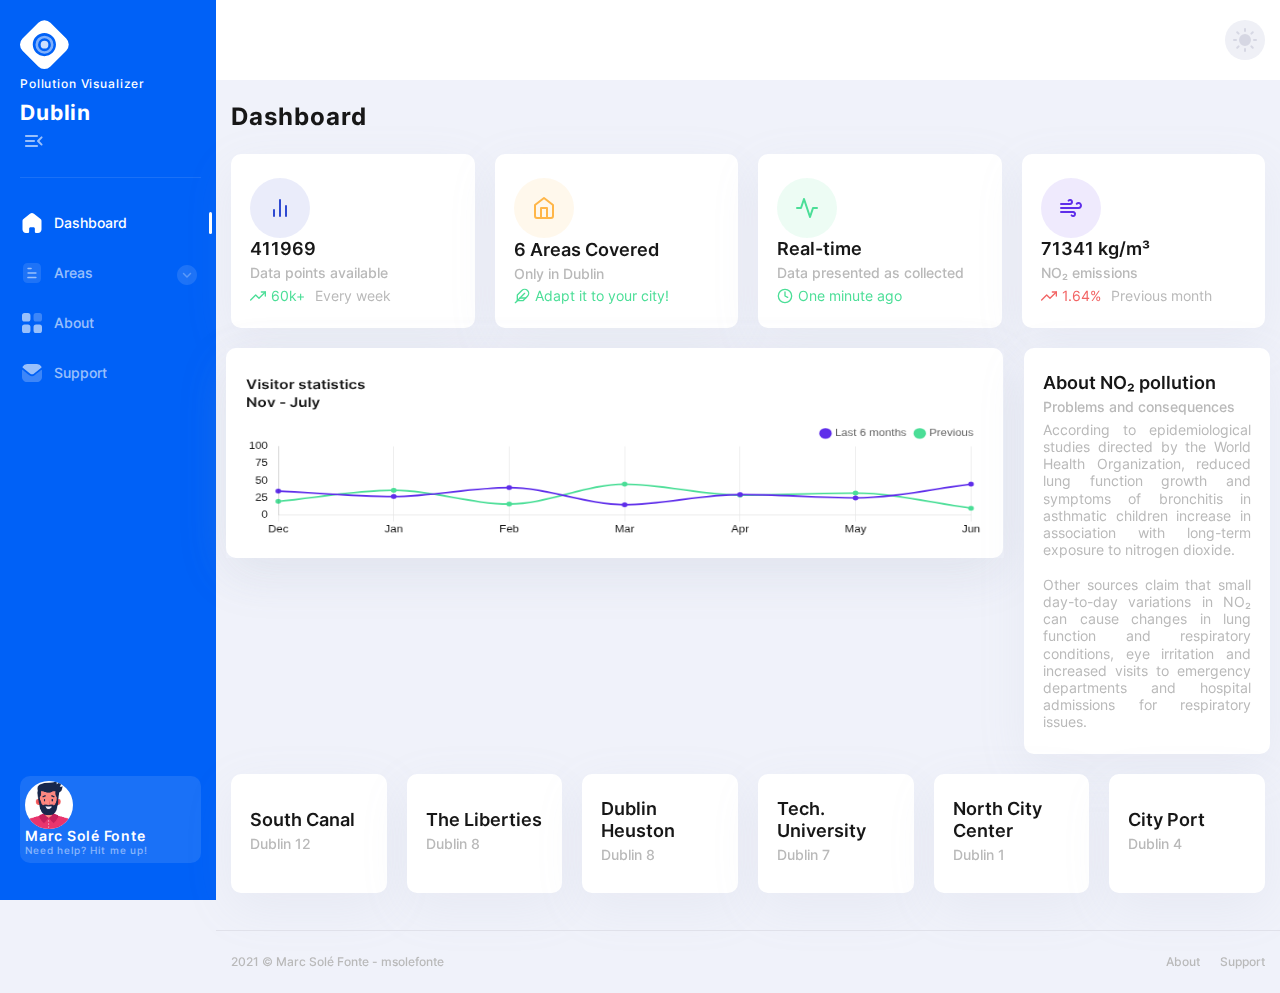
==== commit 21aeab21: "sync" ====
--- a/index.html
+++ b/index.html
@@ -136,11 +136,11 @@
                                 <i data-feather="bar-chart-2" aria-hidden="true"></i>                             </div>                             <div class="stat-cards-info">-                                <p class="stat-cards-info__num">372864</p>+                                <p id="dashboard-available-data-points" class="stat-cards-info__num">372864</p>                                 <p class="stat-cards-info__title">Data points available</p>                                 <p class="stat-cards-info__progress">                                     <span class="stat-cards-info__profit success">-                                        <i data-feather="trending-up" aria-hidden="true"></i>61488++                                        <i data-feather="trending-up" aria-hidden="true"></i>60k+                                     </span>                                     Every week                                 </p>@@ -173,9 +173,7 @@
                                 <p class="stat-cards-info__num">Real-time</p>                                 <p class="stat-cards-info__title">Data presented as collected</p>                                 <p class="stat-cards-info__progress">-                                    <span class="stat-cards-info__profit success">-                                        <i data-feather="clock" aria-hidden="true"></i>One minute ago-                                    </span>+                                    <span id="dashboard-last-update" class="stat-cards-info__profit success"></span>                                 </p>                             </div>                         </article>@@ -186,12 +184,10 @@
                                 <i data-feather="wind" aria-hidden="true"></i>                             </div>                             <div class="stat-cards-info">-                                <p class="stat-cards-info__num">71341 kg/m³</p>+                                <p id="dashboard-emissions-monthly" class="stat-cards-info__num"></p>                                 <p class="stat-cards-info__title">NO₂ emissions</p>                                 <p class="stat-cards-info__progress">-                                    <span class="stat-cards-info__profit danger">-                                        <i data-feather="trending-up" aria-hidden="true"></i>1.64%-                                    </span>+                                    <span id="dashboard-emissions-evolution" class="stat-cards-info__profit danger"></span>                                     Previous month                                 </p>                             </div>@@ -225,81 +221,57 @@
                     </div>                 </div>                 <div class="row stat-cards">-                    <div class="col-md-4 col-xl-2">+                    <div class="col-md-4 col-xl-2 mb-20">                         <article class="stat-cards-item">                             <div class="stat-cards-info">                                 <p class="stat-cards-info__num">South Canal</p>                                 <p class="stat-cards-info__title">Dublin 12</p>-                                <p class="stat-cards-info__progress">-                                    <span class="stat-cards-info__profit warning">-                                        <i data-feather="cloud" aria-hidden="true"></i>120 μg/m³-                                    </span>-                                </p>-                            </div>-                        </article>-                    </div>-                    <div class="col-md-4 col-xl-2">+                                <p id="area-1-last-emission-value"class="stat-cards-info__progress"></p>+                            </div>+                        </article>+                    </div>+                    <div class="col-md-4 col-xl-2 mb-20">                         <article class="stat-cards-item">                             <div class="stat-cards-info">                                 <p class="stat-cards-info__num">The Liberties</p>                                 <p class="stat-cards-info__title">Dublin 8</p>-                                <p class="stat-cards-info__progress">-                                    <span class="stat-cards-info__profit warning">-                                        <i data-feather="cloud" aria-hidden="true"></i>120 μg/m³-                                    </span>-                                </p>-                            </div>-                        </article>-                    </div>-                    <div class="col-md-4 col-xl-2">+                                <p id="area-2-last-emission-value"class="stat-cards-info__progress"></p>+                            </div>+                        </article>+                    </div>+                    <div class="col-md-4 col-xl-2 mb-20">                         <article class="stat-cards-item">                             <div class="stat-cards-info">                                 <p class="stat-cards-info__num">Dublin Heuston</p>                                 <p class="stat-cards-info__title">Dublin 8</p>-                                <p class="stat-cards-info__progress">-                                    <span class="stat-cards-info__profit warning">-                                        <i data-feather="cloud" aria-hidden="true"></i>120 μg/m³-                                    </span>-                                </p>-                            </div>-                        </article>-                    </div>-                    <div class="col-md-4 col-xl-2">-                        <article class="stat-cards-item">-                            <div class="stat-cards-info">-                                <p class="stat-cards-info__num">Technological University Dublin</p>+                                <p id="area-3-last-emission-value"class="stat-cards-info__progress"></p>+                            </div>+                        </article>+                    </div>+                    <div class="col-md-4 col-xl-2 mb-20">+                        <article class="stat-cards-item">+                            <div class="stat-cards-info">+                                <p class="stat-cards-info__num">Tech. University</p>                                 <p class="stat-cards-info__title">Dublin 7</p>-                                <p class="stat-cards-info__progress">-                                    <span class="stat-cards-info__profit warning">-                                        <i data-feather="cloud" aria-hidden="true"></i>120 μg/m³-                                    </span>-                                </p>-                            </div>-                        </article>-                    </div>-                    <div class="col-md-4 col-xl-2">+                                <p id="area-4-last-emission-value"class="stat-cards-info__progress"></p>+                            </div>+                        </article>+                    </div>+                    <div class="col-md-4 col-xl-2 mb-20">                         <article class="stat-cards-item">                             <div class="stat-cards-info">                                 <p class="stat-cards-info__num">North City Center</p>                                 <p class="stat-cards-info__title">Dublin 1</p>-                                <p class="stat-cards-info__progress">-                                    <span class="stat-cards-info__profit warning">-                                        <i data-feather="cloud" aria-hidden="true"></i>120 μg/m³-                                    </span>-                                </p>-                            </div>-                        </article>-                    </div>-                    <div class="col-md-4 col-xl-2">+                                <p id="area-5-last-emission-value"class="stat-cards-info__progress"></p>+                            </div>+                        </article>+                    </div>+                    <div class="col-md-4 col-xl-2 mb-20">                         <article class="stat-cards-item">                             <div class="stat-cards-info">                                 <p class="stat-cards-info__num">City Port</p>                                 <p class="stat-cards-info__title">Dublin 4</p>-                                <p class="stat-cards-info__progress">-                                    <span class="stat-cards-info__profit warning">-                                        <i data-feather="cloud" aria-hidden="true"></i>120 μg/m³-                                    </span>-                                </p>+                                <p id="area-6-last-emission-value"class="stat-cards-info__progress"></p>                             </div>                         </article>                     </div>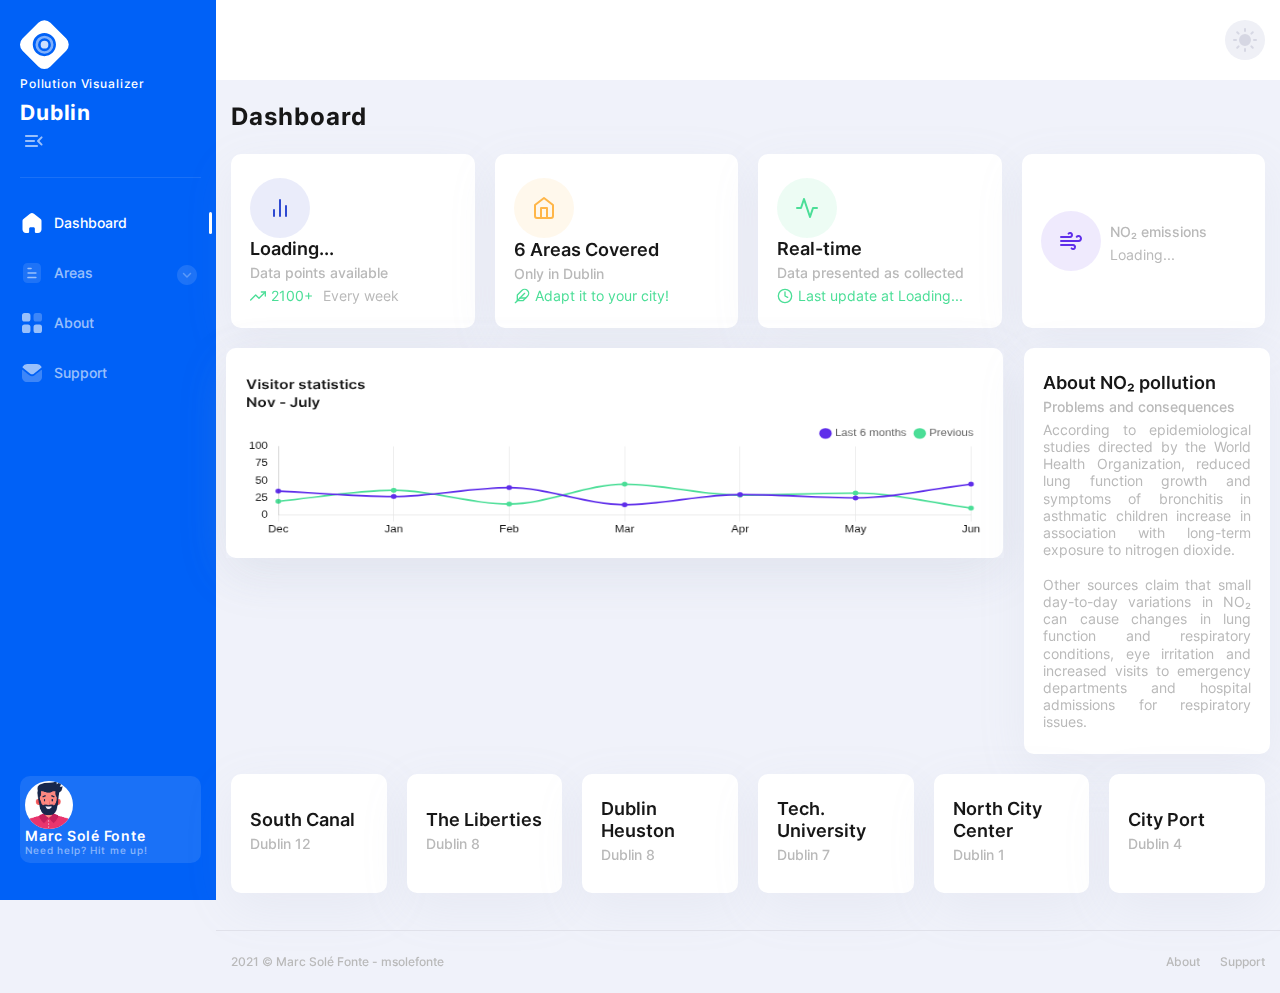
==== commit a8f497bf: "sync" ====
--- a/index.html
+++ b/index.html
@@ -136,11 +136,11 @@
                                 <i data-feather="bar-chart-2" aria-hidden="true"></i>                             </div>                             <div class="stat-cards-info">-                                <p id="dashboard-available-data-points" class="stat-cards-info__num">372864</p>+                                <p id="dashboard-available-data-points" class="stat-cards-info__num">Loading...</p>                                 <p class="stat-cards-info__title">Data points available</p>                                 <p class="stat-cards-info__progress">                                     <span class="stat-cards-info__profit success">-                                        <i data-feather="trending-up" aria-hidden="true"></i>60k++                                        <i data-feather="trending-up" aria-hidden="true"></i>2100+                                     </span>                                     Every week                                 </p>@@ -173,7 +173,11 @@
                                 <p class="stat-cards-info__num">Real-time</p>                                 <p class="stat-cards-info__title">Data presented as collected</p>                                 <p class="stat-cards-info__progress">-                                    <span id="dashboard-last-update" class="stat-cards-info__profit success"></span>+                                    <span class="stat-cards-info__profit success">+                                        <i data-feather="clock" aria-hidden="true"></i>+                                        Last update a+                                        <span id="dashboard-last-update">t Loading...</span>+                                    </span>                                 </p>                             </div>                         </article>@@ -186,9 +190,8 @@
                             <div class="stat-cards-info">                                 <p id="dashboard-emissions-monthly" class="stat-cards-info__num"></p>                                 <p class="stat-cards-info__title">NO₂ emissions</p>-                                <p class="stat-cards-info__progress">-                                    <span id="dashboard-emissions-evolution" class="stat-cards-info__profit danger"></span>-                                    Previous month+                                <p id="dashboard-emissions-evolution" class="stat-cards-info__progress">+                                    Loading...                                 </p>                             </div>                         </article>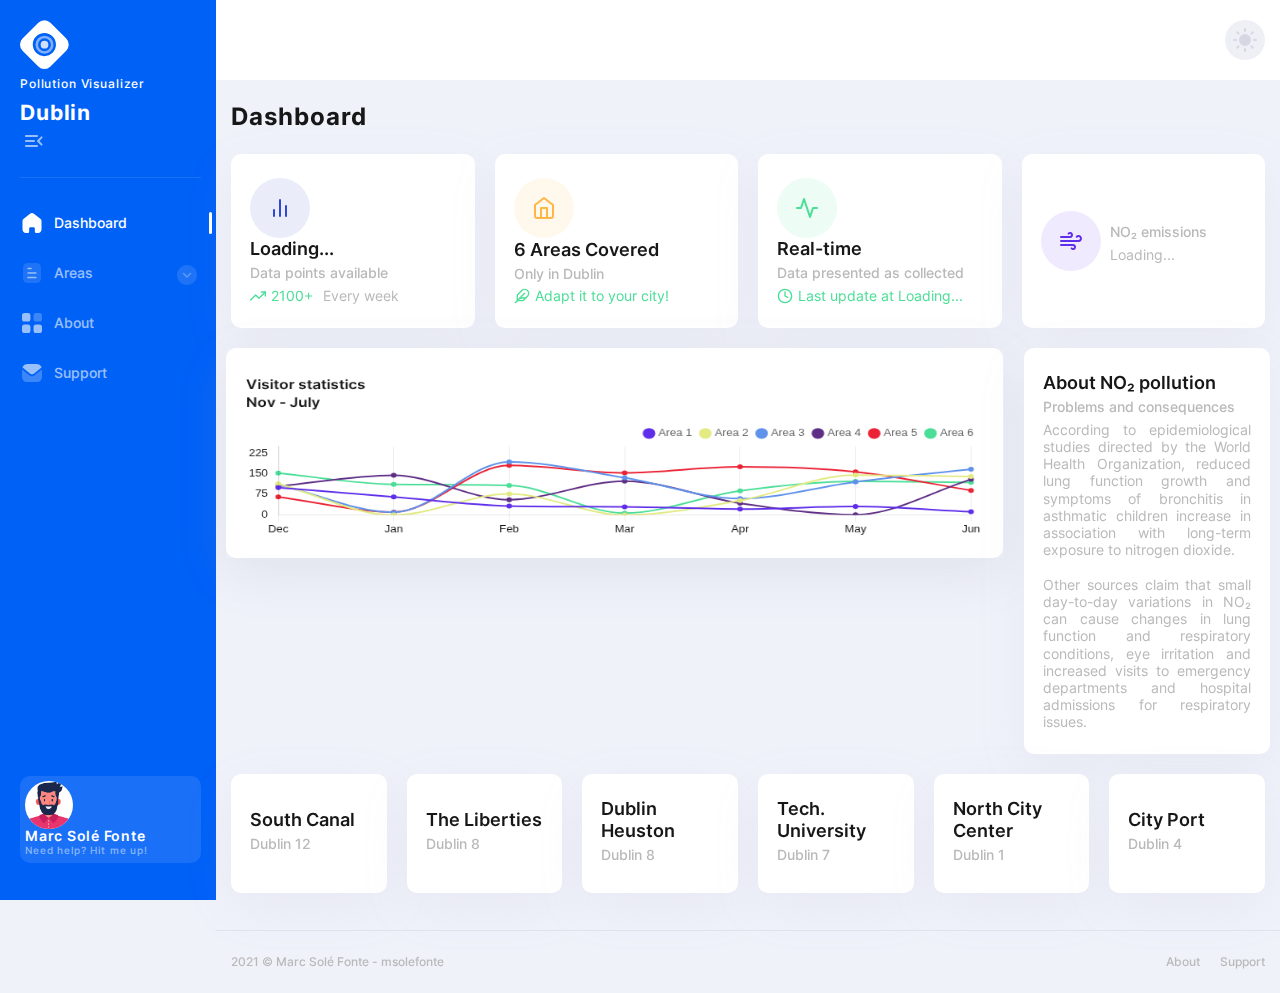
==== commit 0bacd687: "sync" ====
--- a/index.html
+++ b/index.html
@@ -9,7 +9,7 @@
     <!-- Favicon -->     <link rel="shortcut icon" href="./img/svg/Logo.svg" type="image/x-icon">     <!-- Custom styles -->-    <link rel="stylesheet" href="./css/style.min.css">+    <link rel="stylesheet" href="./css/style.css"> </head>  <body>@@ -28,7 +28,6 @@
                         <span class="logo-subtitle">Pollution Visualizer</span>                         <span class="logo-title">Dublin</span>                     </div>-                 </a>                 <button class="sidebar-toggle transparent-btn" title="Menu" type="button">                     <span class="sr-only">Toggle menu</span>@@ -117,7 +116,7 @@
                         <span class="sr-only">Toggle menu</span>                         <span class="icon menu-toggle--gray" aria-hidden="true"></span>                     </button>-                    <button class="theme-switcher gray-circle-btn" type="button" title="Switch theme">+                    <button id="theme-switcher" class="theme-switcher gray-circle-btn" type="button" title="Switch theme">                         <span class="sr-only">Switch theme</span>                         <i class="sun-icon" data-feather="sun" aria-hidden="true"></i>                         <i class="moon-icon" data-feather="moon" aria-hidden="true"></i>@@ -200,7 +199,7 @@
                 <div class="row">                     <div class="col-md-12 col-xl-9">                         <div class="chart">-                            <canvas id="myChart" aria-label="Site statistics" role="img"></canvas>+                            <canvas id="dashboard-emissions-chart" aria-label="Site statistics" role="img"></canvas>                         </div>                     </div>                     <div class="col-md-12 col-xl-3">